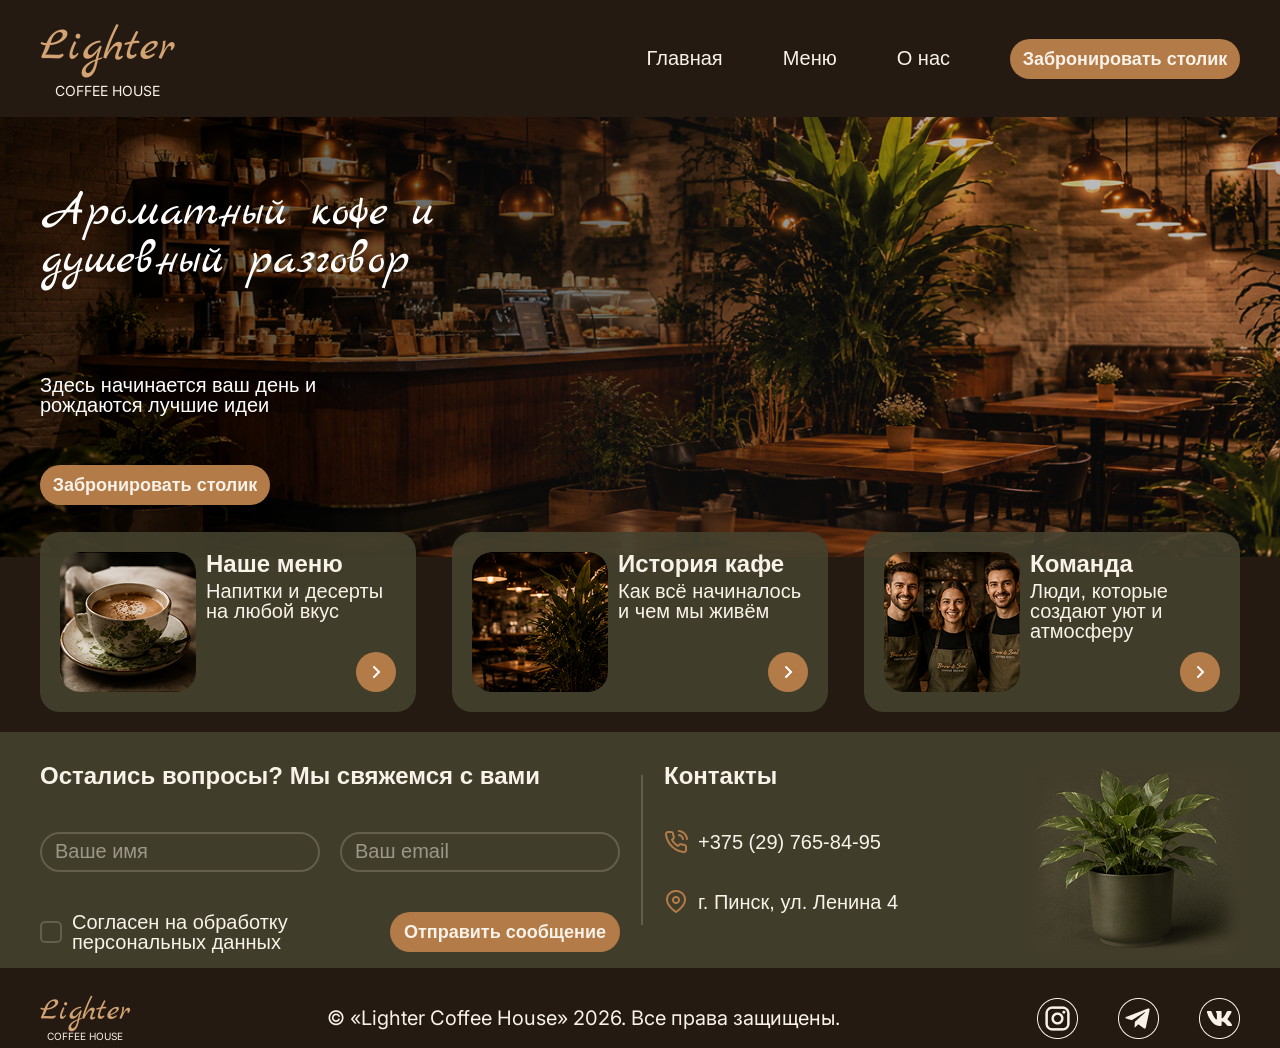
==== index.html @ e29b6c22 "First commit" ====
<!DOCTYPE html>
<html lang="ru">
<head>
<meta charset="UTF-8">
<meta name="viewport" content="width=device-width, initial-scale=1.0">
<title>Lighter Coffee House</title>
<!-- Подключение шрифтов -->
<link rel="preconnect" href="https://fonts.googleapis.com">
<link rel="preconnect" href="https://fonts.gstatic.com" crossorigin>
<link href="https://fonts.googleapis.com/css2?family=Inter:opsz@14..32&family=Marck+Script&display=swap" rel="stylesheet">
<link href="https://fonts.googleapis.com/css2?family=Inter:opsz@14..32&family=Manrope@400&family=Marck+Script&display=swap" rel="stylesheet">

<link rel="stylesheet" href="styles/main.css">
</head>
<body>
    <div class="container">
<header class="header">
    <div class="logo">
        <div class="logo-title">Lighter</div>
        <div class="logo-subtitle">COFFEE HOUSE</div>
    </div>

    <div class="header__right">
        <nav class="nav">
            <a class="active" href="index.html">Главная</a>
            <a href="menu.html">Меню</a>
            <a href="about.html">О нас</a>
        </nav>

        <button class="header-btn">
            Забронировать столик
        </button>
    </div>
</header>
     </div>


<section class="hero">

    <div class="container">
    <div class="hero-content">

        <h1>
            Ароматный кофе и<br>
            душевный разговор
        </h1>

        <p>
            Здесь начинается ваш день и<br>
            рождаются лучшие идеи
        </p>

        <button class="hero-btn">
            Забронировать столик
        </button>

    </div>
    </div>

</section>

<section class="cards">
    <div class="container">
        <div class="cards-wrapper">
            
            <div class="card">
                <img src="../images/card-1.png" alt="Карточка" class="card__image">
                <div class="card__text">
                    <h3>Наше меню</h3>
                    <p>Напитки и десерты на любой вкус</p>
                </div>
                <a href="menu.html" class="card__btn">
        <svg width="16" height="16" viewBox="0 0 16 16" fill="none">
            <path d="M6 3L11 8L6 13" stroke="white" stroke-width="2" stroke-linecap="round"/>
        </svg>
    </a>
            </div>

            <div class="card">
                <img src="../images/card-2.png" alt="Карточка" class="card__image">
                <div class="card__text">
                    <h3>История кафе</h3>
                    <p>Как всё начиналось и чем мы живём</p>
                </div>
               <a href="about.html" class="card__btn">
        <svg width="16" height="16" viewBox="0 0 16 16" fill="none">
            <path d="M6 3L11 8L6 13" stroke="white" stroke-width="2" stroke-linecap="round"/>
        </svg>
    </a>
            </div>

            <div class="card">
                <img src="../images/card-3.png" alt="Карточка" class="card__image">
                <div class="card__text">
                    <h3>Команда</h3>
                    <p>Люди, которые создают уют и атмосферу</p>
                </div>
               <a href="about.html" class="card__btn">
        <svg width="16" height="16" viewBox="0 0 16 16" fill="none">
            <path d="M6 3L11 8L6 13" stroke="white" stroke-width="2" stroke-linecap="round"/>
        </svg>
    </a>
            </div>

        </div>
    </div>
</section>


<section class="contacts">
    <div class="container">
        <div class="contacts-wrapper">
            
            <div class="contacts__subscribe">
                <h3>Остались вопросы? Мы свяжемся с вами</h3>
                
                <div class="contacts__inputs">
                    <div class="contacts__input">
                        <input type="text" placeholder="Ваше имя">
                    </div>
                    <div class="contacts__input">
                        <input type="email" placeholder="Ваш email">
                    </div>
                </div>
                
                <div class="contacts__agreement">
                    <div class="contacts__agreement-group">
                        <label class="contacts__checkbox">
                            <input type="checkbox" class="contacts__checkbox-input">
                            <span class="contacts__checkbox-box">
                                <svg class="contacts__checkbox-check" width="12" height="9" viewBox="0 0 12 9" fill="none">
                                    <path d="M1 4L4.5 7.5L11 1" stroke="#B37B48" stroke-width="2" stroke-linecap="round"/>
                                </svg>
                            </span>
                        </label>
                        <p>Согласен на обработку персональных данных</p>
                    </div>
                    <button class="contacts__btn">Отправить сообщение</button>
                </div>
            </div>
            
            <div class="contacts__divider"></div>
            
            <div class="contacts__info">
                <div class="contacts__details">
                    <h3>Контакты</h3>
                    
                   <div class="contacts__item">
                        <img src="../images/phone-icon.png" alt="Телефон" class="contacts__icon">
                        <p>+375 (29) 765-84-95</p>
                    </div>

                    <div class="contacts__item">
                         <img src="../images/addres-icon.png" alt="Адрес" class="contacts__icon">
                        <p>г. Пинск, ул. Ленина 4</p>
                    </div>
                </div>
                    <div class="contacts__image-wrapper">
                        <img src="../images/flower2.png" alt="Цветок" class="contacts__image">
                    </div>
            </div>
            
        </div>
    </div>
</section>


<footer class="footer">
    <div class="container">
        <div class="footer-wrapper">
            
            <div class="footer__logo">
                <div class="footer__logo-title">Lighter</div>
                <div class="footer__logo-subtitle">COFFEE HOUSE</div>
            </div>
            
            <p class="footer__copy">© «Lighter Coffee House» 2026. Все права защищены.</p>
            
            <div class="footer__socials">
                <a href="#" class="footer__social">
                    <img src="../images/inst-icon.png" alt="Instagram">
                </a>
                <a href="#" class="footer__social">
                    <img src="../images/tg-icon.png" alt="Telegram">
                </a>
                <a href="#" class="footer__social">
                    <img src="../images/vk-icon.png" alt="VK">
                </a>
            </div>
            
        </div>
    </div>
</footer>
</div>
<script src="script.js"></script>
</body>
</html>
---- styles/main.css ----
/* Сброс стандартных отступов браузера. */
*{
    margin-left:0;
    padding:0;
    box-sizing:border-box;
}

body{
    margin: 0;
    background-color: #241A12;
}

.container {
    max-width: 1200px;
    margin-left: auto;
    margin-right: auto;
}

.header {
    display: flex;
    justify-content: space-between;
    align-items: center;
    height: 77px;
    margin-top: 20px;
    margin-bottom: 20px;
}

.header__right {
    display: flex;
    align-items: center;
    gap: 60px;
    height: 32px;      
}

.logo {
    display: flex;
    flex-direction: column;
    align-items: center;
    gap: 4px;
    width: 135px;
}

.logo-title {
    font-family: 'Marck Script', cursive;
    font-weight: 400;
    font-size: 48px;
     line-height: 60px;
    color: #D4A373;           
}

.logo-subtitle {
    font-family: 'Inter', sans-serif;
    font-weight: 400;
    font-size: 14px;
    line-height: 17px;
    text-transform: uppercase;
    text-align: center;
    color: #F9F2E8;
}

.nav {
    display: flex;
    align-items: center;
    gap: 60px;
    height: 32px;
}

.nav a {
    position: relative;
    text-decoration: none;
    font-family: 'Manrope', sans-serif;
    font-weight: 400;
    font-size: 20px;
    line-height: 27px;
    color: #F9F2E8;
    transition: color 0.3s ease;
}

.nav a::after {
    content: '';
    position: absolute;
    left: 50%;
    bottom: -4px;
    transform: translateX(-50%);
    width: 48px;
    height: 2px;
    background-color: #D4A853;
    opacity: 0;
    transition: opacity 0.3s ease;
}

.nav a:hover {
    color: #B37B48;
}

.nav a:hover::after {
    opacity: 1;
}

.header-btn {
    width: 230px;
    height: 40px;
    border-radius: 100px;
    padding: 12px 7px;
    display: flex;
    align-items: center;
    justify-content: center;
    gap: 10px;
    font-family: 'Manrope', sans-serif;
    font-weight: 700;
    font-size: 18px;
    line-height: 1;
    background-color: #B37B48;
    color: #F9F2E8;
    border: none;
    cursor: pointer;
    transition: box-shadow 0.15s ease;
}

.header-btn:active {
    box-shadow: inset 0 4px 4px rgba(0, 0, 0, 0.25);
}

.hero {
    position: relative;
    width: 100%;
    height: 440px;
    margin-top: 20px;
    background-image: url('../images/hero-bg.png');
    background-size: cover;
    background-position: center;
    background-repeat: no-repeat;
}

.hero .container {
    max-width: 1200px;
    margin-left: auto;
    margin-right: auto;
}

.hero-content {
    display: flex;
    flex-direction: column;
    align-items: flex-start;
    justify-content: center;
    gap: 30px;
    width: 600px;
    height: 420px;
}

.hero-content h1 {
    width: 600px;
    font-family: 'Marck Script', cursive;
    font-weight: 400;
    font-size: 48px;
    line-height: 1;
    color: white;
}

.hero-content p {
    width: 306px;
    font-family: 'Manrope', sans-serif;
    font-weight: 400;
    font-size: 20px;
    line-height: 1;
    color: white;
}

.hero-btn {
    width: 230px;
    height: 40px;
    border-radius: 100px;
    padding: 12px 7px;
    display: flex;
    align-items: center;
    justify-content: center;
    gap: 10px;
    font-family: 'Manrope', sans-serif;
    font-weight: 700;
    font-size: 18px;
    line-height: 1;
    background-color: #B37B48;
    color: #F9F2E8;
    border: none;
    cursor: pointer;
    transition: box-shadow 0.15s ease;
}

.hero-btn:active {
    box-shadow: inset 0 4px 4px rgba(0, 0, 0, 0.25);
}

/* КАРТОЧКИ */

.cards {
    margin-top: 20px;
}

.cards-wrapper {
    display: flex;
    justify-content: space-between;
    gap: 20px;
    width: 100%;
}

.card {
    margin-top: -45px;
    position: relative;
    width: 376px;
    height: 180px;
    background-color: #45412EE5;
    border-radius: 20px;
    overflow: hidden;
}

.card__image {
    position: absolute;
    top: 20px;
    left: 20px;
    width: 136px;
    height: 140px;
    border-radius: 20px;
    object-fit: cover;
}

.card__text {
    position: absolute;
    top: 20px;
    left: 166px;
    width: 192px;
    display: flex;
    flex-direction: column;
    gap: 5px;
}

.card__text h3 {
    width: 100%;
    font-family: 'Manrope', sans-serif;
    font-weight: 700;
    font-size: 24px;
    line-height: 1;
    color: #F9F2E8;
    margin: 0;
}

.card__text p {
    width: 100%;
    font-family: 'Manrope', sans-serif;
    font-weight: 400;
    font-size: 20px;
    line-height: 1;
    color: #F9F2E8;
    margin: 0;
}

.card__btn {
    position: absolute;
    top: 120px;
    left: 316px;
    width: 40px;
    height: 40px;
    border-radius: 50%;
    background-color: #B37B48;
    border: none;
    cursor: pointer;
    text-decoration: none;
    display: flex;
    align-items: center;
    justify-content: center;
    transition: box-shadow 0.15s ease;
}

.card__btn:active {
    box-shadow: inset 0 4px 4px rgba(0, 0, 0, 0.25);
}

.card__btn svg {
    width: 16px;
    height: 16px;
}

.contacts {
    width: 100%;
    margin-top: 20px;
    background-color: #45412EE5;
}

.contacts .container {
    max-width: 1200px;
    margin-left: auto;
    margin-right: auto;
}

.contacts-wrapper {
    display: flex;
    justify-content: space-between;
    align-items: flex-start;
    height: 236px;
}

.contacts__subscribe {
    display: flex;
    flex-direction: column;
    gap: 20px;
    width: 580px;
}

.contacts__subscribe h3 {
    width: 100%;
    font-family: 'Manrope', sans-serif;
    font-weight: 700;
    font-size: 24px;
    line-height: 1;
    color: #F9F2E8;
    margin-top: 31.5px;
}

.contacts__inputs {
    display: flex;
    gap: 20px;
    width: 580px;
    height: 40px;
}

.contacts__input {
    width: 280px;
    height: 40px;
    border-radius: 20px;
    border: 2px solid #645F4C;
    overflow: hidden;
}

.contacts__input input {
    width: 100%;
    height: 100%;
    padding: 6px 13px;
    background: transparent;
    border: none;
    outline: none;
    font-family: 'Manrope', sans-serif;
    font-weight: 400;
    font-size: 20px;
    line-height: 1;
    color: #F9F2E8;
}

.contacts__input input::placeholder {
    color: rgba(249, 242, 232, 0.5);
}

.contacts__agreement {
    display: flex;
    align-items: center;
    justify-content: space-between;
    width: 100%;
}

.contacts__agreement-group {
    display: flex;
    align-items: center;
    gap: 10px;
    width: 291px;
}

.contacts__checkbox {
    cursor: pointer;
    flex-shrink: 0;
}

.contacts__checkbox-input {
    display: none;
}

.contacts__checkbox-box {
    width: 22px;
    height: 22px;
    border-radius: 5px;
    border: 2px solid #645F4C;
    display: flex;
    align-items: center;
    justify-content: center;
}

.contacts__checkbox-check {
    opacity: 0;
    transition: opacity 0.2s ease;
}

.contacts__checkbox-input:checked + .contacts__checkbox-box .contacts__checkbox-check {
    opacity: 1;
}

.contacts__agreement p {
    width: 259px;
    font-family: 'Manrope', sans-serif;
    font-weight: 400;
    font-size: 20px;
    line-height: 1;
    color: #F9F2E8;
}

.contacts__btn {
    width: 230px;
    height: 40px;
    border-radius: 100px;
    padding: 12px 7px;
    display: flex;
    align-items: center;
    justify-content: center;
    font-family: 'Manrope', sans-serif;
    font-weight: 700;
    font-size: 18px;
    line-height: 1;
    background-color: #B37B48;
    color: #F9F2E8;
    border: none;
    cursor: pointer;
    transition: box-shadow 0.15s ease;
    flex-shrink: 0;
}

.contacts__btn:active {
    box-shadow: inset 0 4px 4px rgba(0, 0, 0, 0.25);
}

.contacts__divider {
    margin-top: 43px;
    width: 2px;
    height: 150px;
    background-color: #645F4C;
    flex-shrink: 0;
}

.contacts__info {
    display: flex;
    justify-content: space-between;
    align-items: top;
    width: 576px;
    height: 236px;
}

.contacts__details {
    display: flex;
    flex-direction: column;
    gap: 0;
    width: 250px;
    padding: 0;
}

.contacts__details h3 {
    margin-top: 31.5px; 
    width: 100%;
    font-family: 'Manrope', sans-serif;
    font-weight: 700;
    font-size: 24px;
    line-height: 1;
    color: #F9F2E8;
}

.contacts__item {
    display: flex;
    align-items: center;
    gap: 10px;
}

.contacts__item svg {
    width: 24px;
    height: 24px;
    flex-shrink: 0;
}

.contacts__item p {
    font-family: 'Manrope', sans-serif;
    font-weight: 400;
    font-size: 20px;
    line-height: 1;
    color: #F9F2E8;
}

.contacts__image-wrapper {
    position: relative;
    width: 208px;
    height: 190px;
}

.contacts__image {
    margin-top: 31.5px;
    width: 208px;
    height: 190px;
    object-fit: cover;
    transform: rotate(0deg);
    -webkit-mask-image: none;
    mask-image: none;
    box-shadow: 
        inset 30px 0 30px -10px #45412E,
        inset -30px 0 30px -10px #45412E,
        inset 0 20px 20px -10px #45412E,
        inset 0 -20px 20px -10px #45412E;
}

.footer {
    width: 100%;
    margin-top: 20px;
    background-color: #241A12;
}

.footer .container {
    max-width: 1200px;
    margin-left: auto;
    margin-right: auto;
}

.footer-wrapper {
    display: flex;
    justify-content: space-between;
    align-items: center;
    height: 60px;
}

.footer__logo {
    display: flex;
    flex-direction: column;
    align-items: center;
    gap: 4px;
    width: 90px;
}

.footer__logo-title {
    font-family: 'Marck Script', cursive;
    font-weight: 400;
    font-size: 32px;
    line-height: 1;
    color: #D4A373;
}

.footer__logo-subtitle {
    font-family: 'Inter', sans-serif;
    font-weight: 400;
    font-size: 10px;
    line-height: 1;
    text-transform: uppercase;
    text-align: center;
    color: #F9F2E8;
}

.footer__copy {
    font-family: 'Inter', sans-serif;
    font-weight: 400;
    font-size: 20px;
    line-height: 1;
    color: #F9F2E8;
}

.footer__socials {
    display: flex;
    align-items: center;
    gap: 40px;
}

.footer__social {
    display: flex;
    align-items: center;
    justify-content: center;
    width: 41px;
    height: 41px;
}

.footer__social img {
    width: 100%;
    height: 100%;
    object-fit: contain;
}

.breadcrumbs {
    width: 100%;
    height: 50px;
    margin-top: 20px;
    background-color: #45412EE5;
    position: relative;
    z-index: 3;
}

.breadcrumbs .container {
    max-width: 1200px;
    margin-left: auto;
    margin-right: auto;
    height: 100%;
}

.breadcrumbs__wrapper {
    display: flex;
    align-items: center;
    gap: 20px;
    height: 100%;
}

.breadcrumbs__link {
    font-family: 'Manrope', sans-serif;
    font-weight: 400;
    font-size: 20px;
    line-height: 1;
    color: #F9F2E8;
    text-decoration: none;
    transition: color 0.3s ease;
}

.breadcrumbs__link:hover {
    color: #B37B48;
}

.breadcrumbs__arrow {
    display: flex;
    align-items: center;
    justify-content: center;
}

.breadcrumbs__arrow svg {
    width: 16px;
    height: 16px;
}

.page-title {
    margin-top: 31px;
}

.page-title .container {
    max-width: 1200px;
    margin-left: auto;
    margin-right: auto;
}

.page-title__wrapper {
    display: flex;
    flex-direction: column;
    align-items: center;
    gap: 0px;
    width: 321px;
    margin: 0 auto;
}

.page-title__wrapper h1 {
    font-family: 'Marck Script', cursive;
    font-weight: 400;
    font-size: 64px;
    line-height: 0;
    color: #F9F2E8;
}

.page-title__line {
    width: 154px;
    height: 2px;
    background-color: #B37B48;
}

.menu {
    margin-top: 40px;
}

.menu .container {
    max-width: 1200px;
    margin-left: auto;
    margin-right: auto;
}

.menu__grid {
    display: grid;
    grid-template-columns: repeat(2, 580px);
    grid-template-rows: repeat(2, 280px);
    row-gap: 50px;
    column-gap: 40px;
}

.menu-card {
    width: 580px;
    height: 280px;
    border-radius: 20px;
    background-color: #45412EE5;
    overflow: hidden;
}

.menu-card__inner {
    display: flex;
    gap: 20px;
    width: 540px;
    height: 280px;
    margin-left: 20px;
    padding: 20px;
}

.menu-card__image {
    width: 231px;
    height: 240px;
    border-radius: 20px;
    object-fit: cover;
    flex-shrink: 0;
}

.menu-card__info {
    display: flex;
    flex-direction: column;
    justify-content: space-between;
    width: 249px;
    height: 214px;
    padding-top: 13px;
}

.menu-card__info h3 {
    width: 100%;
    font-family: 'Manrope', sans-serif;
    font-weight: 700;
    font-size: 32px;
    line-height: 1;
    color: #F9F2E8;
    margin: 0;
}

.menu-card__info p {
    width: 100%;
    font-family: 'Manrope', sans-serif;
    font-weight: 400;
    font-size: 20px;
    line-height: 1;
    color: #F9F2E8;
    margin: 0;
}

.menu-card__price {
    display: flex;
    align-items: center;
    gap: 0;
}

.menu-card__price-value {
    font-family: 'Manrope', sans-serif;
    font-weight: 700;
    font-size: 36px;
    line-height: 1;
    color: #B37B48;
}

.menu-card__price-icon {
    width: 29px;
    height: 29px;
}

.divider {
    width: 100%;
    height: 1px;
    background-color: #B37B48;
    margin: 40px auto -20px;
}

.about {
    margin-top: -50px;
    position: relative;
    z-index: 2;
    min-height: 840px;
}

.about .container {
    max-width: 1200px;
    margin-left: auto;
    margin-right: auto;
    position: relative;
    z-index: 3;
}

.about__wrapper {
    display: flex;
    justify-content: flex-start;
}

.about__content {
    display: flex;
    flex-direction: column;
    gap: 60px;
    width: 528px;
    padding-top: 124px;
}

.about__content h1 {
    width: 100%;
    font-family: 'Marck Script', cursive;
    font-weight: 400;
    font-size: 64px;
    line-height: 1;
    color: #FFFFFF;
    margin: 0;
}

.about__content p {
    width: 514px;
    font-family: 'Manrope', sans-serif;
    font-weight: 400;
    font-size: 20px;
    line-height: 1.4;
    color: #F9F2E8;
    margin: 0;
}

.about__mission {
    width: 528px;
    padding: 47px 25px;
    background-image: url('../images/frame.png');
    background-size: 100% 100%;
    background-repeat: no-repeat;
}

.about__mission p {
    width: 478px;
    font-family: 'Marck Script', cursive;
    font-weight: 400;
    font-size: 24px;
    line-height: 1;
    color: #F9F2E8;
    margin: 0;
}

.about__image-wrapper {
    position: absolute;
    right: 0;
    top: 0;
    width: 819px;
    height: 840px;
    z-index: 2;
}

.about__image {
    width: 100%;
    height: 100%;
    object-fit: cover;
    display: block;
    
    -webkit-mask-image: linear-gradient(
        to right,
        transparent 0%,
        rgba(0, 0, 0, 0.3) 15%,
        rgba(0, 0, 0, 0.7) 30%,
        black 50%,
        black 100%
    );
    mask-image: linear-gradient(
        to right,
        transparent 0%,
        rgba(0, 0, 0, 0.3) 15%,
        rgba(0, 0, 0, 0.7) 30%,
        black 50%,
        black 100%
    );
}

.divider--no-top {
    margin-top: 0;
}

.header-btn, .hero-btn, .contacts__btn, .card__btn {
    transition: transform 0.2s ease, box-shadow 0.3s ease, background-color 0.3s ease;
}

.card, .menu-card {
    transition: transform 0.3s ease, box-shadow 0.3s ease;
}

.card, .menu-card {
    opacity: 0;
    transform: translateY(40px);
    transition: opacity 0.8s ease, transform 0.8s ease, box-shadow 0.3s ease;
}

.contacts__input input {
    transition: border-color 0.3s ease, box-shadow 0.3s ease;
}

.footer__social {
    transition: transform 0.3s ease;
}

.about__mission {
    width: 528px;
    padding: 47px 25px;
    background-image: url('../images/frame.png');
    background-size: 100% 100%;
    background-repeat: no-repeat;
}

.about__mission p {
    width: 478px;
    font-family: 'Marck Script', cursive;
    font-weight: 400;
    font-size: 24px;
    line-height: 1;
    color: #F9F2E8;
    margin: 0;
}
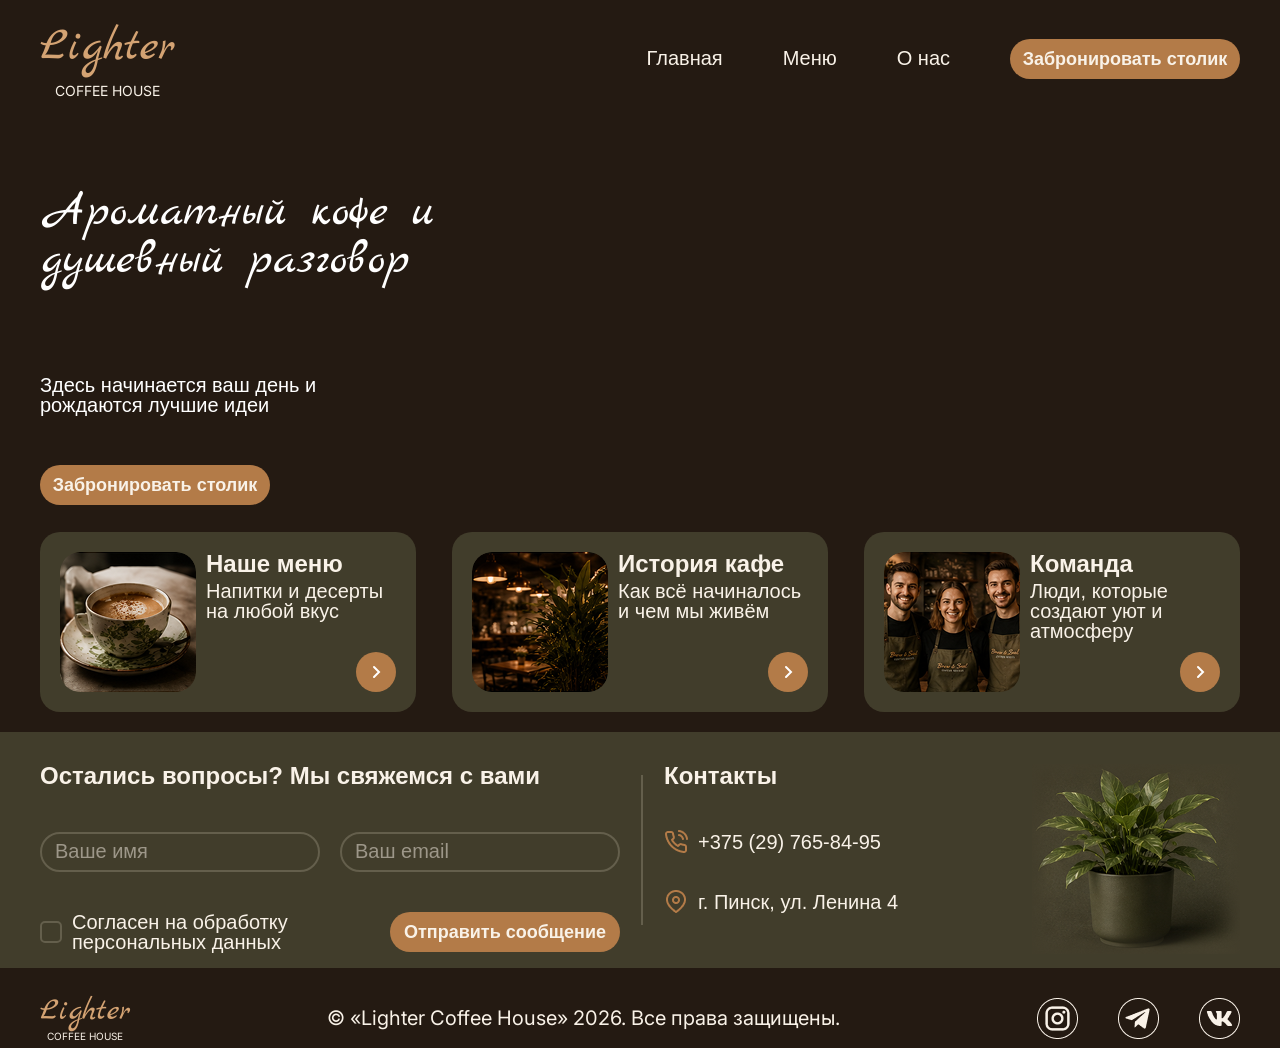
==== commit dd5a5fe2: "исправлены пути к картинкам" ====
--- a/index.html
+++ b/index.html
@@ -64,7 +64,7 @@
         <div class="cards-wrapper">
             
             <div class="card">
-                <img src="../images/card-1.png" alt="Карточка" class="card__image">
+                <img src="./images/card-1.png" alt="Карточка" class="card__image">
                 <div class="card__text">
                     <h3>Наше меню</h3>
                     <p>Напитки и десерты на любой вкус</p>
@@ -77,7 +77,7 @@
             </div>
 
             <div class="card">
-                <img src="../images/card-2.png" alt="Карточка" class="card__image">
+                <img src="./images/card-2.png" alt="Карточка" class="card__image">
                 <div class="card__text">
                     <h3>История кафе</h3>
                     <p>Как всё начиналось и чем мы живём</p>
@@ -90,7 +90,7 @@
             </div>
 
             <div class="card">
-                <img src="../images/card-3.png" alt="Карточка" class="card__image">
+                <img src="./images/card-3.png" alt="Карточка" class="card__image">
                 <div class="card__text">
                     <h3>Команда</h3>
                     <p>Люди, которые создают уют и атмосферу</p>
@@ -146,17 +146,17 @@
                     <h3>Контакты</h3>
                     
                    <div class="contacts__item">
-                        <img src="../images/phone-icon.png" alt="Телефон" class="contacts__icon">
+                        <img src="./images/phone-icon.png" alt="Телефон" class="contacts__icon">
                         <p>+375 (29) 765-84-95</p>
                     </div>
 
                     <div class="contacts__item">
-                         <img src="../images/addres-icon.png" alt="Адрес" class="contacts__icon">
+                         <img src="./images/addres-icon.png" alt="Адрес" class="contacts__icon">
                         <p>г. Пинск, ул. Ленина 4</p>
                     </div>
                 </div>
                     <div class="contacts__image-wrapper">
-                        <img src="../images/flower2.png" alt="Цветок" class="contacts__image">
+                        <img src="./images/flower2.png" alt="Цветок" class="contacts__image">
                     </div>
             </div>
             
@@ -178,13 +178,13 @@
             
             <div class="footer__socials">
                 <a href="#" class="footer__social">
-                    <img src="../images/inst-icon.png" alt="Instagram">
+                    <img src="./images/inst-icon.png" alt="Instagram">
                 </a>
                 <a href="#" class="footer__social">
-                    <img src="../images/tg-icon.png" alt="Telegram">
+                    <img src="./images/tg-icon.png" alt="Telegram">
                 </a>
                 <a href="#" class="footer__social">
-                    <img src="../images/vk-icon.png" alt="VK">
+                    <img src="./images/vk-icon.png" alt="VK">
                 </a>
             </div>
             
--- a/styles/main.css
+++ b/styles/main.css
@@ -126,7 +126,7 @@
     width: 100%;
     height: 440px;
     margin-top: 20px;
-    background-image: url('../images/hero-bg.png');
+    background-image: url('./images/hero-bg.png');
     background-size: cover;
     background-position: center;
     background-repeat: no-repeat;
@@ -801,7 +801,7 @@
 .about__mission {
     width: 528px;
     padding: 47px 25px;
-    background-image: url('../images/frame.png');
+    background-image: url('./images/frame.png');
     background-size: 100% 100%;
     background-repeat: no-repeat;
 }
@@ -878,7 +878,7 @@
 .about__mission {
     width: 528px;
     padding: 47px 25px;
-    background-image: url('../images/frame.png');
+    background-image: url('./images/frame.png');
     background-size: 100% 100%;
     background-repeat: no-repeat;
 }
